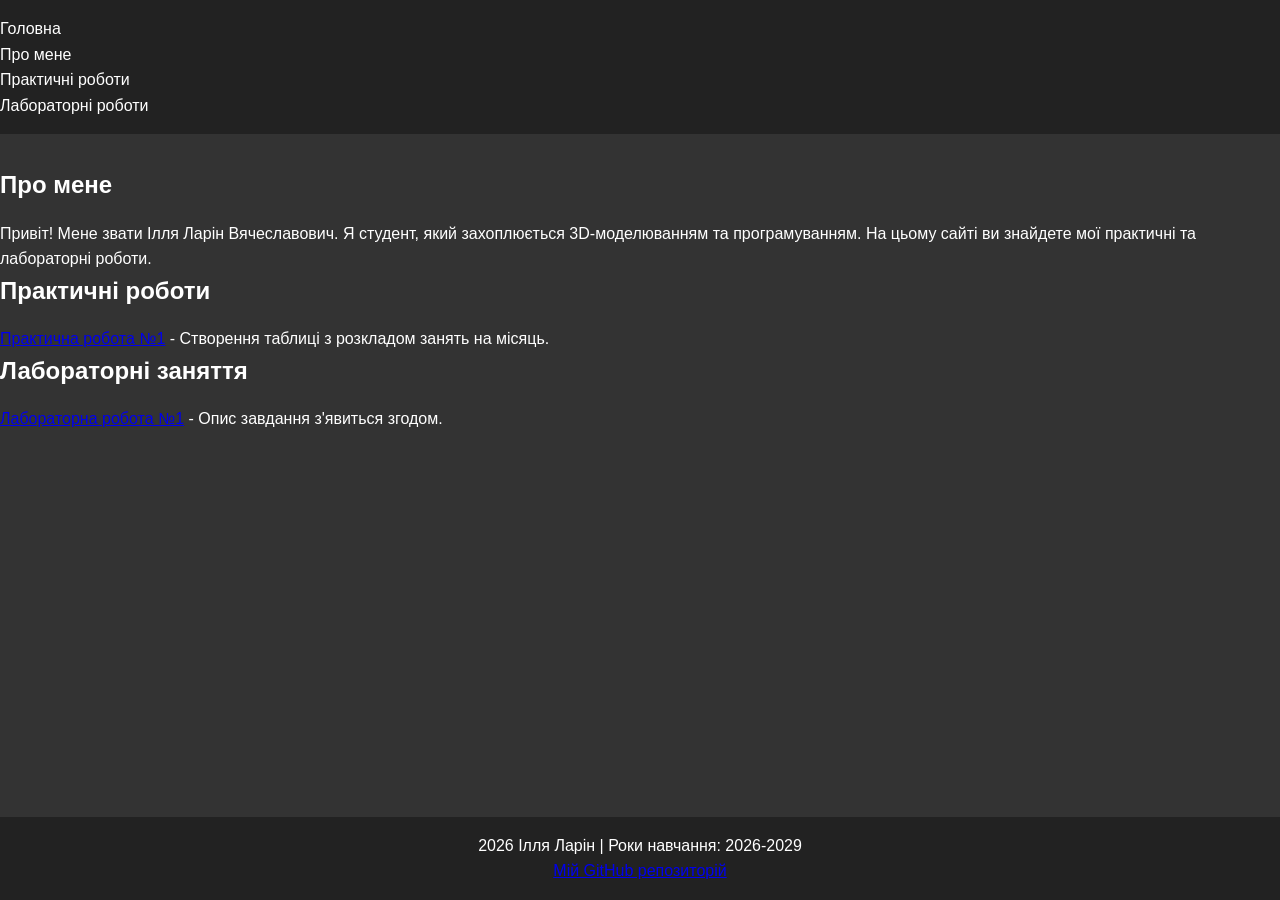
==== index.html @ d9ed7bde "Сreate site structure and add practice 1" ====
<!doctype html>
<html lang="uk">
<head>
    <link rel="stylesheet" href="css/style.css">
	<meta charset="UTF-8">
	<meta name="viewport" content="width=device-width, initial-scale=1.0">
	<title>Особистий веб-сайт Іллі Ларіна Вячеславовича</title>
</head>
<body>
    <header>
        <nav>
            <ul>
                <li><a href="#index.html">Головна</a></li>
                <li><a href="#about">Про мене</a></li>
                <li><a href="#practical">Практичні роботи</a></li>
                <li><a href="#labs">Лабораторні роботи</a></li>
            </ul>
        </nav>
    </header>

    <main>
    <section id="about">
        <h1>Про мене</h1>
        <p>Привіт! Мене звати Ілля Ларін Вячеславович. Я студент, який захоплюється 3D-моделюванням та програмуванням. На цьому сайті ви знайдете мої практичні та лабораторні роботи.</p>
    </section>

    <section id="practical">
        <h2>Практичні роботи</h2>
        <ul>
            <li>
                <a href="pages/practice-1.html">Практична робота №1</a> 
                - Створення таблиці з розкладом занять на місяць.
            </li>
        </ul>
    </section>

<section id="labs">
        <h2>Лабораторні заняття</h2>
        <ul>
            <li><a href="#">Лабораторна робота №1</a> - Опис завдання з'явиться згодом.</li>
        </ul>
    </section>
</main>
    <footer>
        <p>2026 Ілля Ларін | Роки навчання: 2026-2029</p>
        <p>
            <a href="https://github.com/Sigma777-design/WEB_Practice" target="_blank">Мій GitHub репозиторій</a>
        </p>
    </footer>
</body>
</html>
---- css/style.css ----
* {
  box-sizing: border-box;
  margin: 0;
  padding: 0;
}

body {
  font-family: Arial, sans-serif;
  line-height: 1.6;
  background: #333;
  color: #fff;
}
html, body {
  height: 100%;
  margin: 0;
  display: flex;
  flex-direction: column;
}
.container {
  width: 90%;
  max-width: 1100px;
  margin: 0 auto;
}

header {
  background: #222;
  color: #211515;
  padding: 1rem 0;
}
main {
  flex: 1; 
}
nav {
  display: flex;
  justify-content: space-between;
  align-items: center;
}

nav a {
  color: #fff;
  text-decoration: none;
  margin-right: 1rem;
}

main {
  padding: 2rem 0;
}

h1, h2, h3 {
  margin-bottom: 1rem;
}

.section {
  background: #fff;
  padding: 1.5rem;
  margin-bottom: 1.5rem;
  border-radius: 8px;
  box-shadow: 0 2px 5px rgba(0, 0, 0, 0.1);
}

button {
  background: #007bff;
  color: #fff;
  border: none;
  padding: 0.7rem 1.2rem;
  border-radius: 5px;
  cursor: pointer;
}

button:hover {
  background: #0056b3;
}

footer {
  background: #222;
  color: #fff;
  text-align: center;
  padding: 1rem 0;
}

.schedule-table {
    width: 100%;
    border-collapse: collapse;
    margin-top: 1rem;
    font-size: 0.9rem;
}

.schedule-table th, .schedule-table td {
    border: 1px solid #ccc;
    padding: 10px;
    text-align: center;
}

.schedule-table .day-header th {
    background-color: #007bff;
    color: #fff;
    padding: 12px;
}
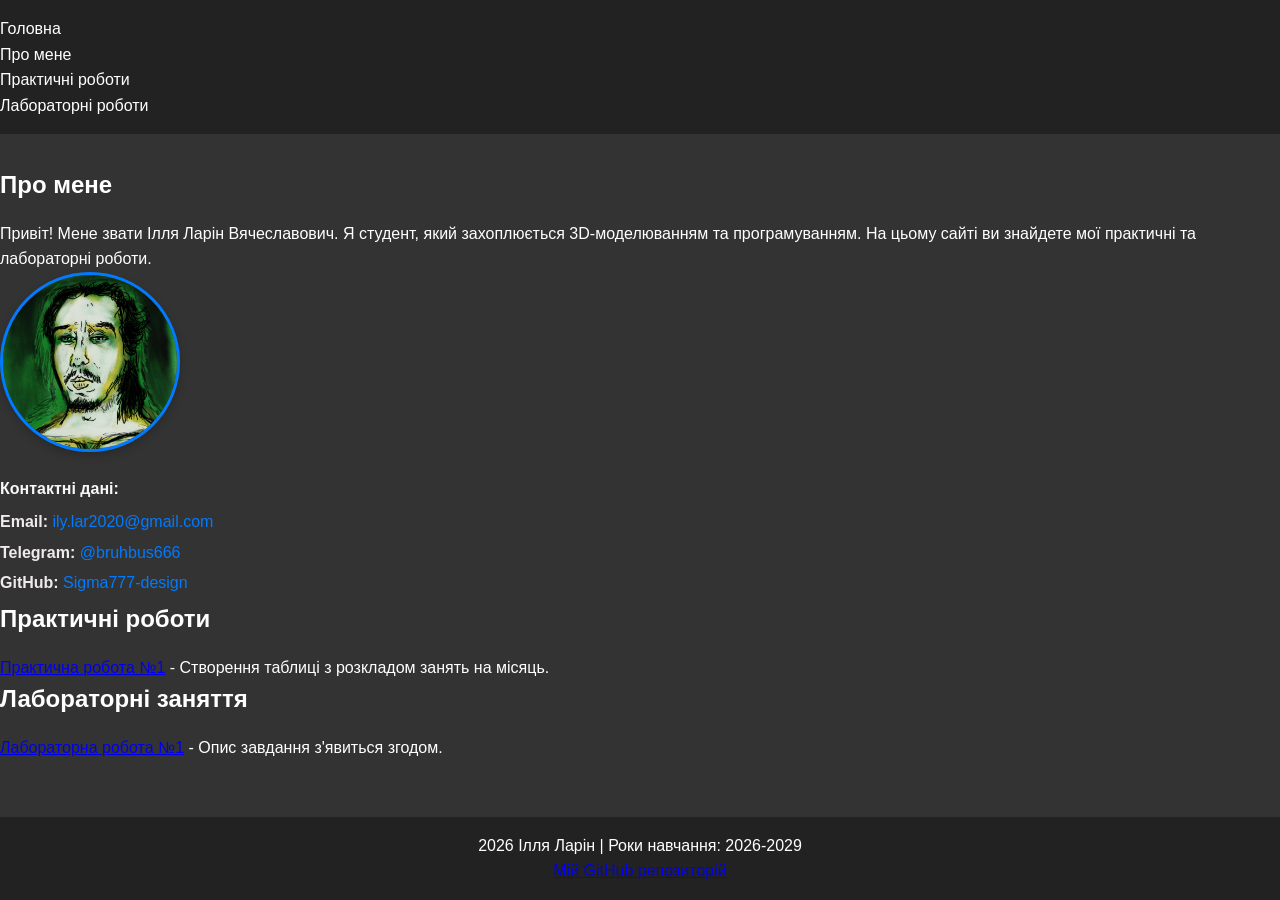
==== commit 2cdc7c2d: "expanded the section "about"." ====
--- a/index.html
+++ b/index.html
@@ -22,6 +22,17 @@
     <section id="about">
         <h1>Про мене</h1>
         <p>Привіт! Мене звати Ілля Ларін Вячеславович. Я студент, який захоплюється 3D-моделюванням та програмуванням. На цьому сайті ви знайдете мої практичні та лабораторні роботи.</p>
+        <div class="about-avatar">
+            <img src="img/photo.jpg" alt="Фото студента" class="profile-img">
+        </div>
+        <div class="contacts">
+                <h4>Контактні дані:</h4>
+                <ul>
+                    <li><strong>Email:</strong> <a href="mailto:ily.lar2020@gmail.com">ily.lar2020@gmail.com</a></li>
+                    <li><strong>Telegram:</strong> <a href="https://t.me/bruhbus666" target="_blank">@bruhbus666</a></li>
+                    <li><strong>GitHub:</strong> <a href="https://github.com/Sigma777-design" target="_blank">Sigma777-design</a></li>
+                </ul>
+            </div>
     </section>
 
     <section id="practical">
--- a/css/style.css
+++ b/css/style.css
@@ -96,3 +96,70 @@
     color: #fff;
     padding: 12px;
 }
+/* Контейнер для фото та опису */
+.about-container {
+  display: flex;
+  gap: 2rem;
+  align-items: flex-start;
+  margin-top: 1.5rem;
+}
+
+/* Стилізація зображення */
+.profile-img {
+  width: 180px;
+  height: 180px;
+  object-fit: cover;
+  border-radius: 50%; /* Робить фото круглим */
+  border: 3px solid #007bff;
+  box-shadow: 0 4px 10px rgba(0, 0, 0, 0.2);
+}
+
+/* Текстовий блок */
+.about-info h3 {
+  margin-bottom: 0.5rem;
+  color: #111;
+}
+
+.about-info p {
+  margin-bottom: 0.5rem;
+  color: #333;
+}
+
+/* Список контактів */
+.contacts {
+  margin-top: 1rem;
+}
+
+.contacts h4 {
+  margin-bottom: 0.5rem;
+  color: #f8f8f8;
+}
+
+.contacts ul {
+  list-style: none;
+  padding: 0;
+  margin: 0;
+}
+
+.contacts li {
+  margin-bottom: 0.3rem;
+  color: #f0ebeb;
+}
+
+.contacts a {
+  color: #007bff;
+  text-decoration: none;
+}
+
+.contacts a:hover {
+  text-decoration: underline;
+}
+
+/* Адаптивність: на екранах телефонів фото буде зверху по центру */
+@media (max-width: 768px) {
+  .about-container {
+    flex-direction: column;
+    align-items: center;
+    text-align: center;
+  }
+}
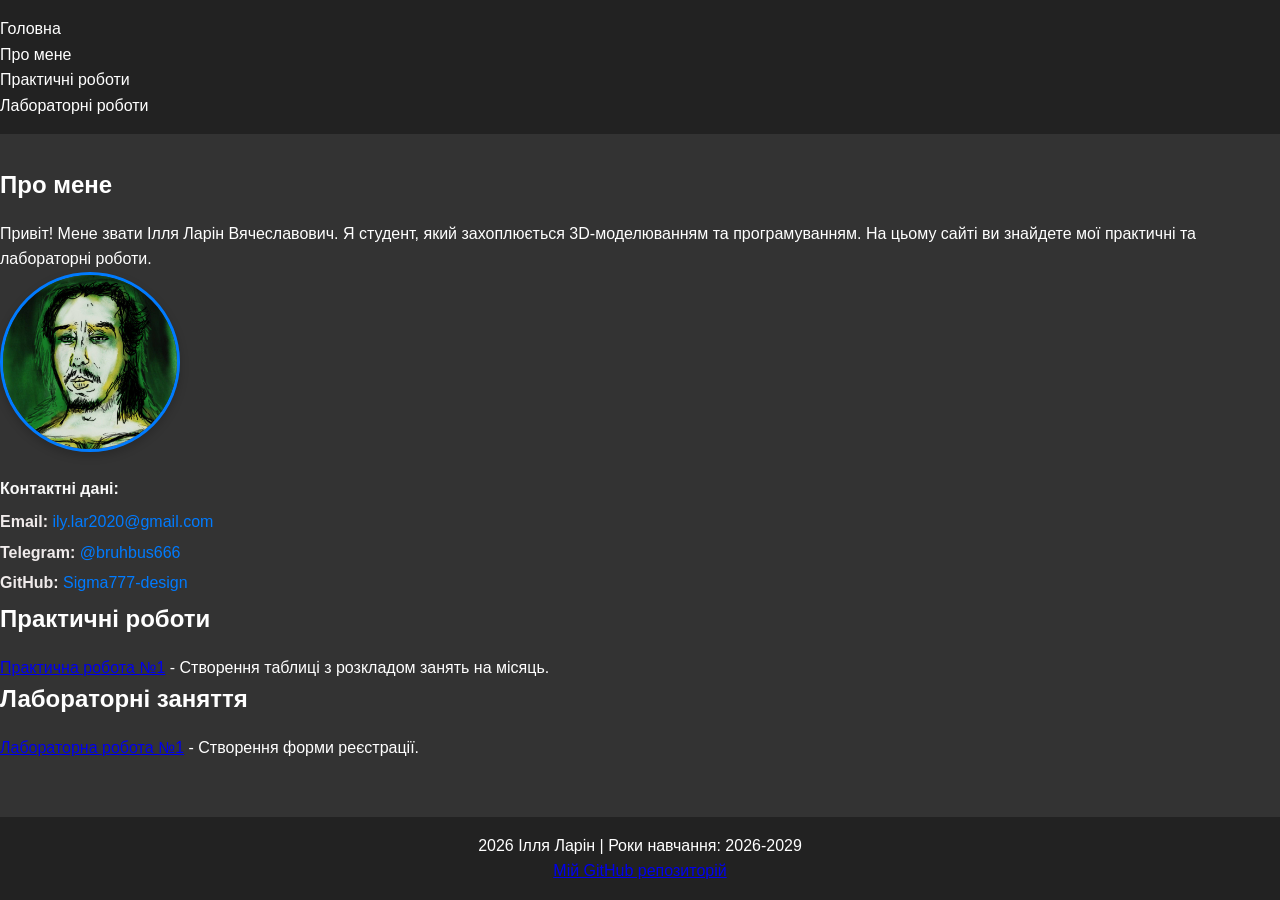
==== commit 10e028a3: "Added the lab work 1" ====
--- a/index.html
+++ b/index.html
@@ -48,7 +48,9 @@
 <section id="labs">
         <h2>Лабораторні заняття</h2>
         <ul>
-            <li><a href="#">Лабораторна робота №1</a> - Опис завдання з'явиться згодом.</li>
+            <li><a href="pages/lab-1.html">Лабораторна робота №1</a> 
+                - Створення форми реєстрації.
+            </li>
         </ul>
     </section>
 </main>
--- a/css/style.css
+++ b/css/style.css
@@ -162,4 +162,46 @@
     align-items: center;
     text-align: center;
   }
+}
+.auth-form {
+    max-width: 450px;
+    margin: 1.5rem auto;
+}
+
+.form-group {
+    margin-bottom: 1.2rem;
+    display: flex;
+    flex-direction: column;
+}
+
+.form-group label {
+    margin-bottom: 0.4rem;
+    color: #333;
+    font-weight: 600;
+}
+
+.form-group input[type="text"],
+.form-group input[type="email"],
+.form-group input[type="password"],
+.form-group input[type="date"],
+.form-group select {
+    padding: 0.6rem;
+    border: 1px solid #ccc;
+    border-radius: 4px;
+    font-size: 1rem;
+}
+
+.submit-btn {
+    background-color: #007bff;
+    color: #fff;
+    border: none;
+    padding: 0.8rem;
+    border-radius: 4px;
+    font-size: 1rem;
+    cursor: pointer;
+    transition: background 0.3s ease;
+}
+
+.submit-btn:hover {
+    background-color: #0056b3;
 }
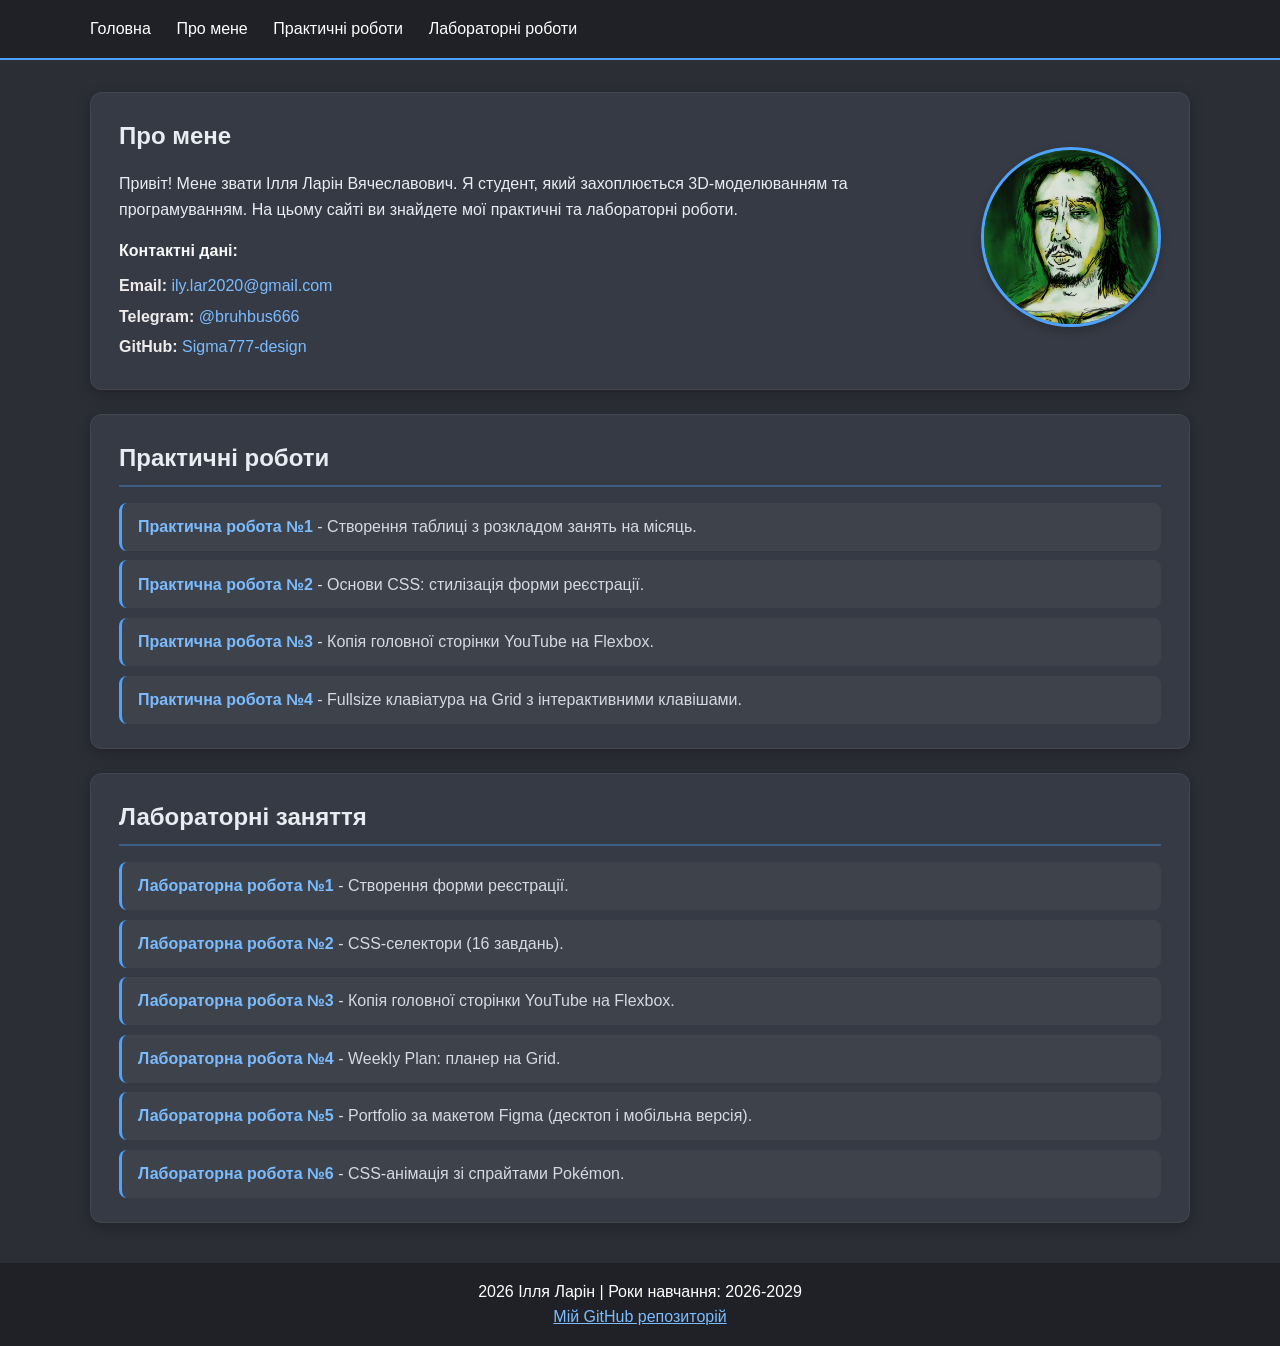
==== commit acd00a3c: "Add files via upload" ====
--- a/index.html
+++ b/index.html
@@ -1,64 +1,91 @@
-<!doctype html>
-<html lang="uk">
-<head>
-    <link rel="stylesheet" href="css/style.css">
-	<meta charset="UTF-8">
-	<meta name="viewport" content="width=device-width, initial-scale=1.0">
-	<title>Особистий веб-сайт Іллі Ларіна Вячеславовича</title>
-</head>
-<body>
-    <header>
-        <nav>
-            <ul>
-                <li><a href="#index.html">Головна</a></li>
-                <li><a href="#about">Про мене</a></li>
-                <li><a href="#practical">Практичні роботи</a></li>
-                <li><a href="#labs">Лабораторні роботи</a></li>
-            </ul>
-        </nav>
-    </header>
-
-    <main>
-    <section id="about">
-        <h1>Про мене</h1>
-        <p>Привіт! Мене звати Ілля Ларін Вячеславович. Я студент, який захоплюється 3D-моделюванням та програмуванням. На цьому сайті ви знайдете мої практичні та лабораторні роботи.</p>
-        <div class="about-avatar">
-            <img src="img/photo.jpg" alt="Фото студента" class="profile-img">
-        </div>
-        <div class="contacts">
-                <h4>Контактні дані:</h4>
-                <ul>
-                    <li><strong>Email:</strong> <a href="mailto:ily.lar2020@gmail.com">ily.lar2020@gmail.com</a></li>
-                    <li><strong>Telegram:</strong> <a href="https://t.me/bruhbus666" target="_blank">@bruhbus666</a></li>
-                    <li><strong>GitHub:</strong> <a href="https://github.com/Sigma777-design" target="_blank">Sigma777-design</a></li>
-                </ul>
-            </div>
-    </section>
-
-    <section id="practical">
-        <h2>Практичні роботи</h2>
-        <ul>
-            <li>
-                <a href="pages/practice-1.html">Практична робота №1</a> 
-                - Створення таблиці з розкладом занять на місяць.
-            </li>
-        </ul>
-    </section>
-
-<section id="labs">
-        <h2>Лабораторні заняття</h2>
-        <ul>
-            <li><a href="pages/lab-1.html">Лабораторна робота №1</a> 
-                - Створення форми реєстрації.
-            </li>
-        </ul>
-    </section>
-</main>
-    <footer>
-        <p>2026 Ілля Ларін | Роки навчання: 2026-2029</p>
-        <p>
-            <a href="https://github.com/Sigma777-design/WEB_Practice" target="_blank">Мій GitHub репозиторій</a>
-        </p>
-    </footer>
-</body>
-</html>
+<!doctype html>
+<html lang="uk">
+<head>
+    <link rel="stylesheet" href="css/style.css">
+	<meta charset="UTF-8">
+	<meta name="viewport" content="width=device-width, initial-scale=1.0">
+	<title>Особистий веб-сайт Іллі Ларіна Вячеславовича</title>
+</head>
+<body class="home-page">
+    <header>
+        <nav>
+            <ul>
+                <li><a href="index.html">Головна</a></li>
+                <li><a href="#about">Про мене</a></li>
+                <li><a href="#practical">Практичні роботи</a></li>
+                <li><a href="#labs">Лабораторні роботи</a></li>
+            </ul>
+        </nav>
+    </header>
+
+    <main class="home">
+    <section id="about">
+        <h1>Про мене</h1>
+        <p>Привіт! Мене звати Ілля Ларін Вячеславович. Я студент, який захоплюється 3D-моделюванням та програмуванням. На цьому сайті ви знайдете мої практичні та лабораторні роботи.</p>
+        <div class="about-avatar">
+            <img src="img/photo.jpg" alt="Фото студента" class="profile-img">
+        </div>
+        <div class="contacts">
+                <h4>Контактні дані:</h4>
+                <ul>
+                    <li><strong>Email:</strong> <a href="mailto:ily.lar2020@gmail.com">ily.lar2020@gmail.com</a></li>
+                    <li><strong>Telegram:</strong> <a href="https://t.me/bruhbus666" target="_blank">@bruhbus666</a></li>
+                    <li><strong>GitHub:</strong> <a href="https://github.com/Sigma777-design" target="_blank">Sigma777-design</a></li>
+                </ul>
+            </div>
+    </section>
+
+    <section id="practical">
+        <h2>Практичні роботи</h2>
+        <ul>
+            <li>
+                <a href="pages/practice-1.html">Практична робота №1</a> 
+                - Створення таблиці з розкладом занять на місяць.
+            </li>
+            <li>
+                <a href="practice2/index.html">Практична робота №2</a>
+                - Основи CSS: стилізація форми реєстрації.
+            </li>
+            <li>
+                <a href="practice3/index.html">Практична робота №3</a>
+                - Копія головної сторінки YouTube на Flexbox.
+            </li>
+            <li>
+                <a href="practice4/index.html">Практична робота №4</a>
+                - Fullsize клавіатура на Grid з інтерактивними клавішами.
+            </li>
+        </ul>
+    </section>
+
+<section id="labs">
+        <h2>Лабораторні заняття</h2>
+        <ul>
+            <li><a href="pages/lab-1.html">Лабораторна робота №1</a> 
+                - Створення форми реєстрації.
+            </li>
+            <li><a href="lab2/lab2.html">Лабораторна робота №2</a>
+                - CSS-селектори (16 завдань).
+            </li>
+            <li><a href="lab3/index.html">Лабораторна робота №3</a>
+                - Копія головної сторінки YouTube на Flexbox.
+            </li>
+            <li><a href="lab4/index.html">Лабораторна робота №4</a>
+                - Weekly Plan: планер на Grid.
+            </li>
+            <li><a href="lab5/index.html">Лабораторна робота №5</a>
+                - Portfolio за макетом Figma (десктоп і мобільна версія).
+            </li>
+            <li><a href="lab6/index.html">Лабораторна робота №6</a>
+                - CSS-анімація зі спрайтами Pokémon.
+            </li>
+        </ul>
+    </section>
+</main>
+    <footer>
+        <p>2026 Ілля Ларін | Роки навчання: 2026-2029</p>
+        <p>
+            <a href="https://github.com/Sigma777-design/WEB_Practice" target="_blank">Мій GitHub репозиторій</a>
+        </p>
+    </footer>
+</body>
+</html>
--- a/css/style.css
+++ b/css/style.css
@@ -204,4 +204,63 @@
 
 .submit-btn:hover {
     background-color: #0056b3;
-}+}
+
+/* ===== Головна сторінка: легка візуальна полірування (діє лише на body.home-page) ===== */
+.home-page {
+  --home-bg: #2b2e35;
+  --home-card: #353a44;
+  --home-accent: #4da3ff;
+  --home-link: #7bbcff;
+  --home-text: #e9ecf2;
+  background: var(--home-bg);
+  color: var(--home-text);
+  scroll-behavior: smooth;
+}
+.home-page header { background: #1f2126; border-bottom: 2px solid var(--home-accent); }
+.home-page header nav { width: 90%; max-width: 1100px; margin: 0 auto; justify-content: flex-start; }
+.home-page header nav ul { display: flex; flex-wrap: wrap; gap: .3rem 1.6rem; list-style: none; }
+.home-page header nav a { margin-right: 0; padding: .2rem 0; border-bottom: 2px solid transparent; transition: color .2s, border-color .2s; }
+.home-page header nav a:hover { color: var(--home-link); border-bottom-color: var(--home-accent); }
+
+.home-page main.home { width: 90%; max-width: 1100px; margin: 0 auto; padding: 2rem 0 1rem; }
+.home-page main.home section {
+  margin-bottom: 1.5rem; padding: 1.5rem 1.75rem;
+  background: var(--home-card); border: 1px solid rgba(255, 255, 255, .06); border-radius: 12px;
+  box-shadow: 0 4px 14px rgba(0, 0, 0, .25);
+  scroll-margin-top: 1rem;
+}
+.home-page main.home h2 { padding-bottom: .5rem; border-bottom: 2px solid rgba(77, 163, 255, .35); }
+
+/* Про мене: текст ліворуч, фото праворуч */
+.home-page #about { display: grid; grid-template-columns: 1fr auto; grid-template-areas: "title avatar" "text avatar" "contacts avatar"; column-gap: 2rem; align-items: start; }
+.home-page #about h1 { grid-area: title; }
+.home-page #about > p { grid-area: text; }
+.home-page #about .about-avatar { grid-area: avatar; align-self: center; }
+.home-page #about .contacts { grid-area: contacts; }
+.home-page .profile-img { border-color: var(--home-accent); }
+.home-page .contacts h4 { margin-bottom: .6rem; }
+.home-page .contacts a { color: var(--home-link); }
+
+/* Списки робіт */
+.home-page #practical ul, .home-page #labs ul { display: grid; gap: .6rem; margin-top: 1rem; list-style: none; }
+.home-page #practical li, .home-page #labs li {
+  padding: .7rem 1rem; color: #d5d9e2;
+  background: rgba(255, 255, 255, .04); border-left: 3px solid var(--home-accent); border-radius: 8px;
+  transition: background .2s, transform .2s;
+}
+.home-page #practical li:hover, .home-page #labs li:hover { background: rgba(77, 163, 255, .12); transform: translateX(4px); }
+.home-page #practical li a, .home-page #labs li a { color: var(--home-link); font-weight: 600; text-decoration: none; }
+.home-page #practical li a:hover, .home-page #labs li a:hover { text-decoration: underline; }
+
+.home-page footer { background: #1f2126; }
+.home-page footer a { color: var(--home-link); }
+
+@media (max-width: 768px) {
+  .home-page main.home { padding-top: 1.25rem; }
+  .home-page main.home section { padding: 1.25rem 1.1rem; }
+  .home-page #about { display: block; text-align: center; }
+  .home-page #about .about-avatar { display: flex; justify-content: center; margin: 1rem 0; }
+  .home-page #practical li, .home-page #labs li { text-align: left; }
+  .home-page #practical li:hover, .home-page #labs li:hover { transform: none; }
+}
